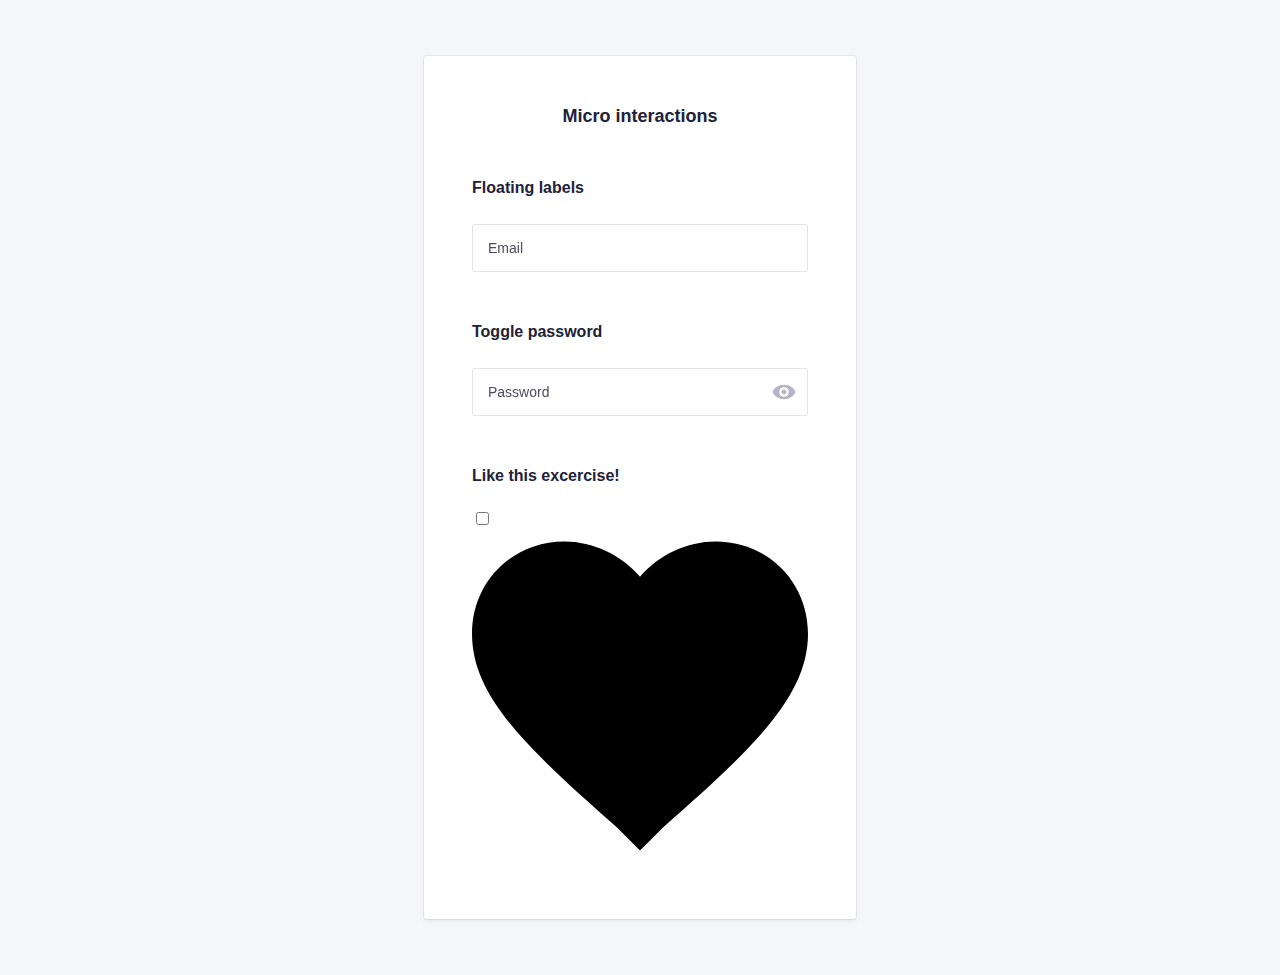
==== interactions.html @ 27bf41c0 "floating" ====
<!doctype html>
<html lang="en">

<head>
    <meta charset="utf-8">
    <meta http-equiv="x-ua-compatible" content="ie=edge">
    <title>Blockport - Custom input types</title>
    <meta name="description" content="This is my HTML5 boilerplate.">
    <meta name="viewport" content="width=device-width, initial-scale=1.0">
    <meta name="msapplication-TileColor" content="#3385FF">
    <meta name="theme-color" content="#3385FF">

    <link rel="apple-touch-icon" sizes="180x180" href="apple-touch-icon.png">
    <link rel="icon" type="image/png" sizes="32x32" href="favicon-32x32.png">
    <link rel="icon" type="image/png" sizes="16x16" href="favicon-16x16.png">
    <link rel="manifest" href="site.webmanifest">
    <link rel="mask-icon" href="safari-pinned-tab.svg" color="#3385FF">

    <link rel="stylesheet" href="css/normalize.css">
    <link rel="stylesheet" href="css/screen.css">
    <script src="script/app.js"></script>
</head>

<body>
    <section class="o-row o-row--lg o-row--login o-row--beta">
        <div class="o-container u-max-width-xs">
            <form class="c-card" action="#">
                <div class="c-card__body">
                    <h2 class="c-card__title">
                        Micro interactions
                    </h2>
                    <div class="o-section">
                        <h5>
                            Floating labels
                        </h5>
                        <p class="c-form-field">
                            <label class="c-label c-label__floating js-label-mail" for="username">
                                Email
                            </label>
                            <input class="c-input js-email" type="email" name="username" id="username" required>
                        </p>
                    </div>
                    <div class="o-section">
                        <h5>
                            Toggle password
                        </h5>
                        <p class="c-form-field">
                            <label class="c-label c-label__floating js-label-password" for="password">
                                Password
                            </label>
                            <span class="c-toggle-password-container">
                                <input class="c-input js-pass" type="password" name="password" id="password" required>
                                <span class="c-toggle-password">
                                    <input class="c-toggle-password__checkbox o-hide-accessible" type="checkbox"
                                        id="togglePassword">
                                    <label class="c-toggle-password__label " for="togglePassword">
                                        <svg class="c-toggle-password__icon c-toggle-password__icon--hide"
                                            xmlns="http://www.w3.org/2000/svg" viewBox="0 0 20 20">
                                            <path
                                                d="M19.009,73.18l-1.77,1.78a3.908,3.908,0,0,0-1.037-.137,4,4,0,0,0-3.857,5.065l-.007-.028-2.76,2.75A11.106,11.106,0,0,1,6.4,78.82,11.014,11.014,0,0,1,19.076,73.2L19,73.18Zm3.8,1.85a11.163,11.163,0,0,1,3.2,3.79,11.014,11.014,0,0,1-12.7,5.622l.077.018,1.77-1.78a3.907,3.907,0,0,0,1.037.137,4,4,0,0,0,3.857-5.065l.007.028,2.76-2.75Zm-.25-3.99,1.42,1.42L9.839,86.6l-1.42-1.42Z"
                                                transform="translate(-6.199 -68.82)" />
                                        </svg>
                                        <svg class="c-toggle-password__icon c-toggle-password__icon--show"
                                            xmlns="http://www.w3.org/2000/svg" viewBox="0 0 20 20">
                                            <path
                                                d="M6.4,133.876a11,11,0,0,1,19.571-.061l.029.061a11,11,0,0,1-19.571.061l-.029-.061Zm9.8,4a4,4,0,1,0,0-8h0a4,4,0,0,0,0,8Zm0-2a2,2,0,0,1,0-4h0a2,2,0,1,1,0,4Z"
                                                transform="translate(-6.2 -123.876)" />
                                        </svg>
                                        <span class="o-hide-accessible">
                                            Show password
                                        </span>
                                    </label>
                                </span>
                            </span>
                        </p>
                    </div>
                    <div class="o-section">
                        <h5>
                            Like this excercise!
                        </h5>
                        <p>
                            <input type="checkbox" />
                            <label>
                                <svg xmlns="http://www.w3.org/2000/svg" xmlns:xlink="http://www.w3.org/1999/xlink"
                                    version="1.1" viewBox="0 0 510 510" xml:space="preserve">
                                    <path
                                        d="M255,489.6l-35.7-35.7C86.7,336.6,0,257.55,0,160.65C0,81.6,61.2,20.4,140.25,20.4c43.35,0,86.7,20.4,114.75,53.55 C283.05,40.8,326.4,20.4,369.75,20.4C448.8,20.4,510,81.6,510,160.65c0,96.9-86.7,175.95-219.3,293.25L255,489.6z" />
                                </svg>
                            </label>
                        </p>
                    </div>
                </div>
            </form>
        </div>
    </section>
</body>

</html>
---- css/screen.css ----
/*------------------------------------*\
#FONTS
\*------------------------------------*/

@font-face {
    font-family: "Inter Web";
    font-weight: 400;
    src: url("../fonts/Inter-Regular.woff2") format("woff2")
}

@font-face {
    font-family: "Inter Web";
    font-weight: 600;
    src: url("../fonts/Inter-SemiBold.woff2") format("woff2")
}

/*------------------------------------*\
#Variables
\*------------------------------------*/

:root {
    /* Global colors */
    --global-color-alpha-light: #4F95FF;
    --global-color-alpha: #3385FF;
    --global-color-alpha-dark: #2E77E6;
    --global-color-alpha-x-dark: #1B4186;
    --global-color-alpha-transparent: #3385ffbf;
    --global-color-alpha-x-transparent: #3385ff4d;

    --global-color-neutral-xxxx-light: #F5F6FA;
    --global-color-neutral-xxx-light: #E2E3E7;
    --global-color-neutral-xx-light: #caccd4;
    --global-color-neutral-x-light: #b5b6c0;
    --global-color-neutral-light: #a0a1ad;
    --global-color-neutral: #8b8c9a;
    --global-color-neutral-dark: #757787;
    --global-color-neutral-x-dark: #606274;
    --global-color-neutral-xx-dark: #4b4c60;
    --global-color-neutral-xxx-dark: #35374d;
    --global-color-neutral-xxxx-dark: #20223a;

    /* global page settings */
    --global-html-color: var(--global-color-neutral-xxxx-dark);
    --global-html-backgroundColor: var(--global-color-neutral-xxxx-light);
    --global-selection-backgroundColor: var(--global-color-alpha);

    /* borders */
    --global-borderRadius: 3px;
    --global-borderWidth: 1px;

    /* transitions */
    --global-transitionTiming-alpha: .1s ease-out;

    /* Baseline settings */
    --global-baseline: 8px;
    --global-whitespace: calc(var(--global-baseline) * 3);
    /* = 24px */

    --global-whitespace-xs: calc(var(--global-baseline) / 2);
    /* = 4px */
    --global-whitespace-sm: calc(var(--global-baseline) * 1);
    /*  = 8px */
    --global-whitespace-md: calc(var(--global-baseline) * 2);
    /*  = 16px */
    --global-whitespace-lg: calc(var(--global-baseline) * 4);
    /*  = 32px */
    --global-whitespace-xl: calc(var(--global-whitespace) * 2);
    /*  = 48px */
    --global-whitespace-xxl: calc(var(--global-whitespace) * 3);
    /*  = 72px */

    /* forms */
    --global-placeholder-color: var(--global-color-neutral-x-light);
    --global-input-backgroundColor: White;
    --global-input-color: var(--global-color-neutral-xxxx-dark);
    --global-input-borderColor: var(--global-color-neutral-xxx-light);
    --global-input-hover-borderColor: var(--global-color-neutral-xx-light);
    --global-input-focus-borderColor: var(--global-color-alpha);
    --global-input-focus-boxShadowColor: var(--global-color-alpha-x-transparent);
    --global-input-focus-boxShadow: 0 0 0 3px var(--global-input-focus-boxShadowColor);

    --global-color-error: #FF3333;
    --global-input-error-borderColor: #FF33334D;
}

/*------------------------------------*\
#GENERIC
\*------------------------------------*/

/*
    Generic: Page
    ---
    Global page styles + universal box-sizing:
*/

html {
    background-color: var(--global-html-backgroundColor);
    color: var(--global-html-color);
    font-size: 16px;
    line-height: 1.5;
    font-family: "Inter Web", Helvetica, arial, sans-serif;
    box-sizing: border-box;
    -webkit-font-smoothing: antialiased;
    -moz-osx-font-smoothing: grayscale;
}

*,
*:before,
*:after {
    box-sizing: inherit;
}

/*
* Remove text-shadow in selection highlight:
* https://twitter.com/miketaylr/status/12228805301
*
* Customize the background color to match your design.
*/

::-moz-selection {
    background: var(--global-selection-backgroundColor);
    color: white;
    text-shadow: none;
}

::selection {
    background: var(--global-selection-backgroundColor);
    color: white;
    text-shadow: none;
}

/*------------------------------------*\
#Elements
\*------------------------------------*/

/*
Elements: Images
---
Default markup for images to make them responsive
*/

img {
    max-width: 100%;
    vertical-align: top;
}

/*
    Elements: typography
    ---
    Default markup for typographic elements
*/

h1,
h2,
h3 {
    font-weight: 600;
}

h1 {
    font-size: 36px;
    line-height: 48px;
    margin: 0 0 var(--global-whitespace);
}

h2 {
    font-size: 32px;
    line-height: 40px;
    margin: 0 0 var(--global-whitespace);
}

h3 {
    font-size: 26px;
    line-height: 32px;
    margin: 0 0 var(--global-whitespace);
}

h4,
h5,
h6 {
    font-size: 16px;
    font-weight: 600;
    line-height: 24px;
    margin: 0 0 var(--global-whitespace);
}

p,
ol,
ul,
dl,
table,
address,
figure {
    margin: 0 0 var(--global-whitespace);
}

ul,
ol {
    padding-left: var(--global-whitespace);
}

li ul,
li ol {
    margin-bottom: 0;
}

blockquote {
    font-style: normal;
    font-size: 23px;
    line-height: 32px;
    margin: 0 0 var(--global-whitespace);
}

blockquote * {
    font-size: inherit;
    line-height: inherit;
}

figcaption {
    font-weight: 400;
    font-size: 12px;
    line-height: 16px;
    margin-top: var(--global-whitespace-sm);
}

hr {
    border: 0;
    height: 1px;
    background: LightGrey;
    margin: 0 0 var(--global-whitespace);
}

a,
a:visited {
    transition: all var(--global-transitionTiming-alpha);
    color: var(--global-color-alpha);
    outline-color: var(--global-link-BoxShadowColor);
    outline-width: medium;
    outline-offset: 2px;
}

a:hover,
a:focus {
    color: var(--global-color-alpha-light);
}

a:active {
    color: var(--global-color-alpha-dark);
}

label,
input {
    display: block;
}

select {
    width: 100%;
}

input::placeholder {
    color: var(--global-placeholder-color);
}

/*------------------------------------*\
#OBJECTS
\*------------------------------------*/

/*
    Objects: Row
    ---
    Creates a horizontal row that stretches the viewport and adds padding around children
*/

.o-row {
    position: relative;
    padding: var(--global-whitespace) var(--global-whitespace) 0;
}

.o-row--login {
    min-height: 100vh;
    display: flex;
    align-items: center;
}

/* size modifiers */

.o-row--lg {
    padding-top: var(--global-whitespace-xl);
    padding-bottom: var(--global-whitespace);
}

.o-row--xl {
    padding-top: var(--global-whitespace-xxl);
    padding-bottom: var(--global-whitespace-xl);
}

@media (min-width: 768px) {
    .o-row {
        padding-left: var(--global-whitespace-xl);
        padding-right: var(--global-whitespace-xl);
    }
}

@media (min-width: 992px) {
    .o-row--xl {
        padding-top: 96px;
        padding-bottom: var(--global-whitespace-xxl);
    }
}

/*
    Objects: Container
    ---
    Creates a horizontal container that sets de global max-width
*/

.o-container {
    margin-left: auto;
    margin-right: auto;
    max-width: 79.5em;
    /* 79.5 * 16px = 1272 */
    width: 100%;
}

/*
    Objects: section
    ---
    Creates vertical whitespace between adjacent sections inside a row
*/

.o-section {
    position: relative;
}

.o-section+.o-section {
    padding-top: var(--global-whitespace);
}

@media (min-width: 768px) {

    .o-section--lg+.o-section--lg,
    .o-section--xl+.o-section--xl {
        padding-top: var(--global-whitespace-xl);
    }
}

@media (min-width: 992px) {
    .o-section--xl+.o-section--xl {
        padding-top: var(--global-whitespace-xxl);
    }
}

/*
    Objects: Layout
    ---
    The layout object provides us with a column-style layout system. This object
    contains the basic structural elements, but classes should be complemented
    with width utilities
*/

.o-layout {
    display: flex;
    flex-wrap: wrap;
}

.o-layout__item {
    width: 100%;
}

/* gutter modifiers, these affect o-layout__item too */

.o-layout--gutter {
    margin: 0 -12px;
}

.o-layout--gutter>.o-layout__item {
    padding: 0 calc(var(--global-whitespace) / 2);
}

.o-layout--gutter-sm {
    margin: 0 -6px;
}

.o-layout--gutter-sm>.o-layout__item {
    padding: 0 6px;
}

.o-layout--gutter-lg {
    margin: 0 -24px;
}

.o-layout--gutter-lg>.o-layout__item {
    padding: 0 24px;
}

.o-layout--gutter-xl {
    margin: 0 -48px;
}

.o-layout--gutter-xl>.o-layout__item {
    padding: 0 var(--global-whitespace-xl);
}

/* reverse horizontal row modifier */

.o-layout--row-reverse {
    flex-direction: row-reverse;
}

/* Horizontal alignment modifiers*/

.o-layout--justify-start {
    justify-content: flex-start;
}

.o-layout--justify-end {
    justify-content: flex-end;
}

.o-layout--justify-center {
    justify-content: center;
}

.o-layout--justify-space-around {
    justify-content: space-around;
}

.o-layout--justify-space-evenly {
    justify-content: space-evenly;
}

.o-layout--justify-space-between {
    justify-content: space-between;
}

/* Vertical alignment modifiers */

.o-layout--align-start {
    align-items: flex-start;
}

.o-layout--align-end {
    align-items: flex-end;
}

.o-layout--align-center {
    align-items: center;
}

.o-layout--align-baseline {
    align-items: baseline;
}

/* Vertical alignment modifiers that only work if there is one than one flex item */

.o-layout--align-content-start {
    align-content: start;
}

.o-layout--align-content-end {
    align-content: end;
}

.o-layout--align-content-center {
    align-content: center;
}

.o-layout--align-content-space-around {
    align-content: space-around;
}

.o-layout--align-content-space-between {
    align-content: space-between;
}

/*
    Objects: List
    ---
    Small reusable object to remove default list styling from lists
*/

.o-list {
    list-style: none;
    padding: 0;
}

/*
    Object: Button reset
    ---
    Small button reset object
*/

.o-button-reset {
    border: none;
    margin: 0;
    padding: 0;
    width: auto;
    overflow: visible;
    background: transparent;

    /* inherit font & color from ancestor */
    color: inherit;
    font: inherit;

    /* Normalize `line-height`. Cannot be changed from `normal` in Firefox 4+. */
    line-height: normal;

    /* Corrects font smoothing for webkit */
    -webkit-font-smoothing: inherit;
    -moz-osx-font-smoothing: inherit;

    /* Corrects inability to style clickable `input` types in iOS */
    -webkit-appearance: none;
}

/*
    Object: Hide accessible
    ---
    Accessibly hide any element
*/

.o-hide-accessible {
    position: absolute;
    width: 1px;
    height: 1px;
    padding: 0;
    margin: -1px;
    overflow: hidden;
    clip: rect(0, 0, 0, 0);
    border: 0;
}

/*------------------------------------*\
#COMPONENTS
\*------------------------------------*/

/*
    Component: Logo
    ---
    Website main logo
*/

.c-logo {
    --logo__path--1--Fill: var(--global-color-neutral-xxxx-dark);
    --logo__path--2--Fill: var(--global-color-alpha);
    --logo__path--3--Fill: var(--global-color-alpha-x-dark);
    height: var(--global-whitespace);
    display: flex;
    align-items: center;
    justify-content: center;
    margin-bottom: var(--global-whitespace-xl);
}

.c-logo__symbol {
    height: 100%;
}

.c-logo__path--1 {
    fill: var(--logo__path--1--Fill);
}

.c-logo__path--2 {
    fill: var(--logo__path--2--Fill);
}

.c-logo__path--3 {
    fill: var(--logo__path--3--Fill);
}

/*
    Component: Card
    ---
    Card with box shadow
*/

.c-card {
    --card-backgroundColor: White;
    --card__footer-borderColor: var(--global-color-neutral-xxx-light);
    --card-borderRadius: var(--global-borderRadius);
    background-color: var(--card-backgroundColor);
    margin-bottom: var(--global-whitespace);
    border-radius: var(--card-borderRadius);
    box-shadow: 0 0 0 1px rgba(0, 0, 0, 0.05), 0 2px 4px rgba(0, 0, 0, .075);
    overflow: hidden;
}

/* Add padding to child for more flexibility */
.c-card__body,
.c-card__footer {
    padding: var(--global-whitespace) var(--global-whitespace) 0;
    overflow: auto;
    /* Fix margin collapse */
}

.c-card__footer {
    text-align: center;
    border-top: 1px solid var(--card__footer-borderColor);
}

.c-card__title {
    text-align: center;
    font-size: 18px;
    line-height: var(--global-whitespace);
    font-weight: 600;
}

@media (min-width: 27em) {
    .c-card__body {
        padding: var(--global-whitespace-xl) var(--global-whitespace-xl) var(--global-whitespace);
    }

    .c-card__title {
        margin-bottom: var(--global-whitespace-xl);
    }
}

/*
    Component: Forms
    ---
    Everything form related here
*/
.c-form-field{
    position: relative;
}
.c-form-field--option {
    display: flex;
    align-items: center;
}
.c-form-field:focus-within .c-label__floating{ 
    transform: translateY(-24px);
}

/*
    Component: Input
    ---
    Class to put on all input="text" like form inputs
*/

.c-input {
    -webkit-appearance: none;
    -moz-appearance: none;
    appearance: none;
    width: 100%;
    border: var(--global-borderWidth) solid var(--input-borderColor,var(--global-input-borderColor));
    /* border: 1px solid var(--global-color-neutral-xxx-light); */
    border-radius: var(--global-borderRadius);
    background-color: var(--global-input-backgroundColor);
    color: var(--global-input-color);
    font-family: inherit;
    font-size: 16px;
    line-height: calc(var(--global-baseline) * 3);
    padding: calc(var(--global-baseline) * 1.5 - var(--global-borderWidth)) var(--global-whitespace-md);
    outline: none;
    transition: border var(--global-transition-timing-alpha), box-shadow var(--global-transition-timing-alpha);
}

.c-input:hover {
    border-color: var(--global-input-hover-borderColor);
}

.c-input:focus,
.c-input:active {
    border-color: var(--global-input-focus-borderColor);
    box-shadow: var(--global-input-focus-boxShadow);
}
.has-error .c-input {
    border-color: var(--global-color-error);
}
.has-error .c-input:focus{
    box-shadow: 0 0 0 3px var(--global-input-error-borderColor);
}
.has-error .c-input:active{
    box-shadow: 0 0 0 3px var(--global-input-error-borderColor);
}

/*
Input password with toggle checkbox on top of it needs
more padding on the right to avoid overlap
*/

.c-input--password-with-toggle {
    padding-right: 52px;
}

/* option input for checkboxes and radio buttons */

.c-option {
    margin-right: var(--global-whitespace-sm);
}

/*
    Component: Label
    ---
    Class to put on all form labels
*/

.c-label {
    /* --label-color: var(--global-color-neutral-xx-dark); */
    margin-bottom: 0;
    padding-bottom: var(--global-whitespace-sm);
    font-size: 14px;
    line-height: 16px;
    color: var(--label-color,var(--global-color-neutral-xx-dark));
}
.c-label__floating{
    position: absolute;
    top: 12px;
    left: 8px;
    padding: 4px 8px;
    will-change: transform;
    transform: translateY(0);
    transition: transform 200ms ease-in-out;
    box-shadow: 0 0 4px 4px rgba(255, 255, 255, 0.8);
    background: white;
    z-index: 1;
}
.has-error {
    --label-color: var(--global-color-error);
    --input-borderColor: var(--global-input-error-borderColor);
}
.c-label--option {
    padding-bottom: 0;
}

/*
    Component: Button
    ---
    Class to put on form buttons or
*/

.c-button {
    --button-borderColor: var(--global-color-alpha-dark);
    --button-hover-borderColor: var(--global-color-alpha-dark);
    --button-active-borderColor: var(--global-color-alpha-dark);
    --button-focus-borderColor: var(--global-color-alpha-dark);
    --button-backgroundColor: var(--global-color-alpha);
    --button-hover-backgroundColor: var(--global-color-alpha-light);
    --button-active-backgroundColor: var(--global-color-alpha-dark);
    --button-focus-backgroundColor: var(--global-color-alpha);
    --button-focus-boxShadow: var(--global-input-focus-boxShadow);
    font-size: 16px;
    font-weight: 600;
    border-radius: var(--global-borderRadius);
    border: 1px solid var(--button-borderColor);
    background-color: var(--button-backgroundColor);
    color: #fff;
    line-height: calc(var(--global-baseline) * 3);
    padding: calc(var(--global-baseline) * 1.5 - var(--global-borderWidth)) var(--global-whitespace-md);
    width: 100%;
    outline: none;
    box-shadow: var(--button-boxShadow, 0);
    transition: all var(--global-transitionTiming-alpha) var(--global-transitionEasing-out);
}

.c-button:hover {
    border-color: var(--button-hover-borderColor);
    background-color: var(--button-hover-backgroundColor);
}

.c-button:focus {
    background-color: var(--button-focus-backgroundColor);
    border-color: var(--button-focus-borderColor);
    box-shadow: var(--button-focus-boxShadow);
}

.c-button:active {
    background-color: var(--button-active-backgroundColor);
    border-color: var(--button-active-borderColor);
    box-shadow: var(--button-active-boxShadow, 0);
}

/*
    Component: Option list
*/

.c-option-list {
    margin-bottom: var(--global-whitespace);
}

.c-option-list__item {
    margin-bottom: calc(var(--global-whitespace) / 2);
}

/*
    Custom option
    ---
    Custom checkboxes & radio buttons
*/

/* Hide the actual input with the class .o-hide-accessible */

.c-custom-option {
    --custom-option__symbol-Fill: var(--global-color-alpha);
    display: flex;
    align-items: center;
}

.c-custom-option__fake-input {
    display: flex;
    align-items: center;
    justify-content: center;
    width: var(--global-whitespace-md);
    height: var(--global-whitespace-md);
    margin-right: var(--global-whitespace-sm);
    background: var(--global-input-backgroundColor);
    border: var(--global-borderWidth) solid var(--custom-option-borderColor, var(--global-input-borderColor));
    box-shadow: var(--custom-option-boxShadow, 0);
    transition: border var(--global-transitionTiming-alpha), box-shadow var(--global-transitionTiming-alpha);
}

.c-custom-option__fake-input--checkbox {
    border-radius: var(--global-borderRadius);
}

.c-custom-option__fake-input--radio {
    border-radius: 100%;
}

.c-custom-option__symbol {
    display: block;
    opacity: 0;
    /* Hide the symbol initially */
    transform: scale(.5);
    transition: transform var(--global-transitionTiming-alpha), opacity var(--global-transitionTiming-alpha);
}

.c-custom-option__fake-input--checkbox .c-custom-option__symbol {
    width: 10px;
    height: 10px;
    fill: var(--custom-option__symbol-Fill);
}

.c-custom-option__fake-input--radio .c-custom-option__symbol {
    background-color: var(--custom-option__symbol-Fill);
    border-radius: 100%;
    width: 6px;
    height: 6px;
}

/* hover state */

.c-custom-option:hover {
    --custom-option-borderColor: var(--global-input-hover-borderColor);
}

/* focused and active state */

.c-option--hidden:focus+.c-custom-option,
.c-option--hidden:active+.c-custom-option {
    --custom-option-borderColor: var(--global-input-focus-borderColor);
    --custom-option-boxShadow: var(--global-input-focus-boxShadow);
}


/* checked state */

.c-option--hidden:checked+.c-custom-option .c-custom-option__symbol {
    opacity: 1;
    /* Show the symbol when the invisible checkbox/radio button is checked */
    transform: scale(1);
}

/*
    Component: Custom Toggle
    ---
    Visually change a checkbox into a toggle
*/

.c-custom-toggle-list {
    --toggle-list-borderColor: var(--global-color-neutral-xxx-light);
    margin-bottom: var(--global-whitespace);
}

.c-custom-toggle-list__item {
    margin-bottom: calc(var(--global-whitespace) / 2);
}

.c-custom-toggle-list__item+.c-custom-toggle-list__item {
    padding-top: calc(var(--global-whitespace) / 2);
    border-top: 1px solid var(--toggle-list-borderColor);
}

.c-custom-toggle {
    --toggle-backgroundColor: var(--global-color-neutral-xxxx-light);
    --toggle-checked-borderColor: var(--global-color-alpha-dark);
    --toggle-checked-backgroundColor: var(--global-color-alpha);
    --toggle-focus-boxShadow: var(--global-input-focus-boxShadow);
    --toggle__switch-backgroundColor: White;
    --toggle__switch-checked-backgroundColor: White;
    --toggle__switch-transition: all var(--global-transitionTiming-alpha);
    display: flex;
    align-items: center;
}

.c-custom-toggle--inverted {
    flex-direction: row-reverse;
    justify-content: space-between;
}

.c-custom-toggle__fake-input {
    display: block;
    height: 24px;
    width: 48px;
    margin-right: var(--global-whitespace-md);
    background-color: var(--toggle-backgroundColor);
    border-radius: 32px;
    border: var(--global-borderWidth) solid var(--toggle-borderColor, var(--global-input-borderColor));
    transition: all var(--global-transitionTiming-alpha);
    box-shadow: var(--toggle-boxShadow, 0);
}

.c-custom-toggle--inverted .c-custom-toggle__fake-input {
    margin-right: 0;
}

.c-custom-toggle__fake-input::after {
    position: relative;
    display: block;
    content: '';
    height: 22px;
    width: 22px;
    border-radius: 22px;
    box-shadow: 0 1px 3px 1px rgba(0, 0, 0, .2);
    background-color: var(--toggle__switch-backgroundColor);
    transition: var(--toggle__switch-transition);
}

/* focused and active state */

.c-option--hidden:focus-visible+.c-custom-toggle {
    --toggle-borderColor: var(--global-input-focus-borderColor);
    --toggle-boxShadow: var(--toggle-focus-boxShadow);
}

/* checked state */

.c-option--hidden:checked+.c-custom-toggle {
    --toggle-backgroundColor: var(--toggle-checked-backgroundColor);
    --toggle-borderColor: var(--toggle-checked-borderColor);
    --toggle__switch-backgroundColor: var(--toggle__switch-checked-backgroundColor);
}

.c-option--hidden:checked+.c-custom-toggle .c-custom-toggle__fake-input::after {
    transform: translate(24px, 0);
}

/* special active state */

.c-custom-toggle:active .c-custom-toggle__fake-input::after {
    width: 28px;
}

.c-option--hidden:checked+.c-custom-toggle:active .c-custom-toggle__fake-input::after {
    margin-left: -6px;
}

/*
    Component: Custom Select
    ---
    Custom select dropdown
*/


.c-custom-select {
    display: block;
    position: relative;
}

.c-custom-select__symbol {
    width: var(--global-whitespace);
    height: var(--global-whitespace);
    position: absolute;
    top: calc(var(--global-whitespace) / 2);
    right: calc(var(--global-whitespace) / 2);
    pointer-events: none;
    fill: var(--global-color-neutral-x-light);
}

/*
    Component: Password Toggle
    ---
    Password toggle custom checkbox
*/
.c-toggle-password-container {
    position: relative;
}
.c-toggle-password__icon{
    position: absolute;
    fill: var(--global-color-neutral-x-light);
    cursor: pointer;
    height: var(--global-whitespace);
    top: calc(var(--global-whitespace) / 2);
    right: calc(var(--global-whitespace) / 2);
}
.c-toggle-password__checkbox:checked + .c-toggle-password__label {
    --toggle-password-hide: block;
    --toggle-password-show: none;
    /* display: none; */
}
.c-toggle-password__checkbox + .c-toggle-password__label {
    --toggle-password-hide: none;
    --toggle-password-show: block;
}
.c-toggle-password__icon--hide{
    display: var(--toggle-password-hide);
}
.c-toggle-password__icon--show{
    display: var(--toggle-password-show);
}

.is-floating{
    transform: translateY(-24px);
}
/*------------------------------------*\
#UTILITIES
\*------------------------------------*/

/*
    Utilities: color
    ---
    Utility classes to put specific colors onto elements
*/

.u-color-neutral {
    color: var(--global-color-neutral);
}

.u-color-neutral-dark {
    color: var(--global-color-neutral-dark);
}

/*
    Utilities: spacing
    ---
    Utility classes to put specific margins and paddings onto elements
*/

.u-pt-clear {
    padding-top: 0 !important;
}

.u-mb-clear {
    margin-bottom: 0 !important;
}

.u-mb-xs {
    margin-bottom: 4px !important;
}

.u-mb-sm {
    margin-bottom: var(--global-whitespace-sm) !important;
}

.u-mb-md {
    margin-bottom: var(--global-whitespace-md) !important;
}

.u-mb-lg {
    margin-bottom: var(--global-whitespace-lg) !important;
}

.u-mb-xl {
    margin-bottom: var(--global-whitespace-xl) !important;
}

/*
    Utilities: max-width
    ---
    Utility classes to put specific max widths onto elements
*/

.u-max-width-xs {
    max-width: 27em !important;
}

.u-max-width-sm {
    max-width: 39em !important;
}

.u-max-width-md {
    max-width: 50em !important;
}

.u-max-width-lg {
    max-width: 63.5em !important;
}

.u-max-width-none {
    max-width: none !important;
}


/*
    Utilities: align
    ---
    Utility classes align text or components
*/

.u-align-text-center {
    text-align: center;
}

.u-align-center {
    margin: 0 auto;
}

/*
    Utilities: text
    Utility classes to create smaller or bigger test
*/

.u-text-sm {
    font-size: 14px;
}

/*
    Utility: Widths
    ---
    Utility classes to put specific widths onto elements
    Will be mostly used on o-layout__item
*/

.u-width-auto {
    width: auto !important;
}

.u-1-of-2 {
    width: 50% !important;
}

.u-1-of-3 {
    width: 33.3333333333% !important;
}

.u-2-of-3 {
    width: 66.6666666667% !important;
}

.u-1-of-4 {
    width: 25% !important;
}

.u-3-of-4 {
    width: 75% !important;
}

.u-1-of-5 {
    width: 20% !important;
}

.u-2-of-5 {
    width: 40% !important;
}

.u-3-of-5 {
    width: 60% !important;
}

.u-4-of-5 {
    width: 80% !important;
}

.u-1-of-6 {
    width: 16.6666666667% !important;
}

.u-5-of-6 {
    width: 83.3333333333% !important;
}

@media (min-width: 576px) {
    .u-1-of-2-bp1 {
        width: 50% !important;
    }

    .u-1-of-3-bp1 {
        width: 33.3333333333% !important;
    }

    .u-2-of-3-bp1 {
        width: 66.6666666667% !important;
    }

    .u-1-of-4-bp1 {
        width: 25% !important;
    }

    .u-3-of-4-bp1 {
        width: 75% !important;
    }

    .u-1-of-5-bp1 {
        width: 20% !important;
    }

    .u-2-of-5-bp1 {
        width: 40% !important;
    }

    .u-3-of-5-bp1 {
        width: 60% !important;
    }

    .u-4-of-5-bp1 {
        width: 80% !important;
    }

    .u-1-of-6-bp1 {
        width: 16.6666666667% !important;
    }

    .u-5-of-6-bp1 {
        width: 83.3333333333% !important;
    }
}

@media (min-width: 768px) {
    .u-1-of-2-bp2 {
        width: 50% !important;
    }

    .u-1-of-3-bp2 {
        width: 33.3333333333% !important;
    }

    .u-2-of-3-bp2 {
        width: 66.6666666667% !important;
    }

    .u-1-of-4-bp2 {
        width: 25% !important;
    }

    .u-3-of-4-bp2 {
        width: 75% !important;
    }

    .u-1-of-5-bp2 {
        width: 20% !important;
    }

    .u-2-of-5-bp2 {
        width: 40% !important;
    }

    .u-3-of-5-bp2 {
        width: 60% !important;
    }

    .u-4-of-5-bp2 {
        width: 80% !important;
    }

    .u-1-of-6-bp2 {
        width: 16.6666666667% !important;
    }

    .u-5-of-6-bp2 {
        width: 83.3333333333% !important;
    }
}

@media (min-width: 992px) {
    .u-1-of-2-bp3 {
        width: 50% !important;
    }

    .u-1-of-3-bp3 {
        width: 33.3333333333% !important;
    }

    .u-2-of-3-bp3 {
        width: 66.6666666667% !important;
    }

    .u-1-of-4-bp3 {
        width: 25% !important;
    }

    .u-3-of-4-bp3 {
        width: 75% !important;
    }

    .u-1-of-5-bp3 {
        width: 20% !important;
    }

    .u-2-of-5-bp3 {
        width: 40% !important;
    }

    .u-3-of-5-bp3 {
        width: 60% !important;
    }

    .u-4-of-5-bp3 {
        width: 80% !important;
    }

    .u-1-of-6-bp3 {
        width: 16.6666666667% !important;
    }

    .u-5-of-6-bp3 {
        width: 83.3333333333% !important;
    }
}

@media (min-width: 1200px) {
    .u-1-of-2-bp4 {
        width: 50% !important;
    }

    .u-1-of-3-bp4 {
        width: 33.3333333333% !important;
    }

    .u-2-of-3-bp4 {
        width: 66.6666666667% !important;
    }

    .u-1-of-4-bp4 {
        width: 25% !important;
    }

    .u-3-of-4-bp4 {
        width: 75% !important;
    }

    .u-1-of-5-bp4 {
        width: 20% !important;
    }

    .u-2-of-5-bp4 {
        width: 40% !important;
    }

    .u-3-of-5-bp4 {
        width: 60% !important;
    }

    .u-4-of-5-bp4 {
        width: 80% !important;
    }

    .u-1-of-6-bp4 {
        width: 16.6666666667% !important;
    }

    .u-5-of-6-bp4 {
        width: 83.3333333333% !important;
    }
}

/*------------------------------------*\
#MEDIA
\*------------------------------------*/

/*
    Media Queries
    ---
    EXAMPLE Media Queries for Responsive Design.
    These examples override the primary ('mobile first') styles.
    USE THEM INLINE!
*/

/* Extra small devices (portrait phones, less than 576px)
No media query since this is the default in mobile first design
*/

/* Small devices (landscape phones, 576px and up)
@media (min-width: 576px) {}
*/

/* Medium devices (tablets, 768px and up)
@media (min-width: 768px) {}
*/

/* Large devices (landscape tablets, desktops, 992px and up)
@media (min-width: 992px) {}
*/

/* Extra large devices (large desktops, 1200px and up)
@media (min-width: 1200px) {}
*/

/*
    Print styles.
    ---
    Inlined to avoid the additional HTTP request:
    http://www.phpied.com/delay-loading-your-print-css/
*/

@media print {

    *,
    *:before,
    *:after {
        background: transparent !important;
        color: #000 !important;
        /* Black prints faster:
        http://www.sanbeiji.com/archives/953 */
        box-shadow: none !important;
        text-shadow: none !important;
    }

    a,
    a:visited {
        text-decoration: underline;
    }

    a[href]:after {
        content: " (" attr(href) ")";
    }

    abbr[title]:after {
        content: " (" attr(title) ")";
    }

    /*
    * Don't show links that are fragment identifiers,
    * or use the `javascript:` pseudo protocol
    */
    a[href^="#"]:after,
    a[href^="javascript:"]:after {
        content: "";
    }

    pre {
        white-space: pre-wrap !important;
    }

    pre,
    blockquote {
        border: 1px solid #999;
        page-break-inside: avoid;
    }

    /*
    * Printing Tables:
    * http://css-discuss.incutio.com/wiki/Printing_Tables
    */
    thead {
        display: table-header-group;
    }

    tr,
    img {
        page-break-inside: avoid;
    }

    p,
    h2,
    h3 {
        orphans: 3;
        widows: 3;
    }

    h2,
    h3 {
        page-break-after: avoid;
    }
}
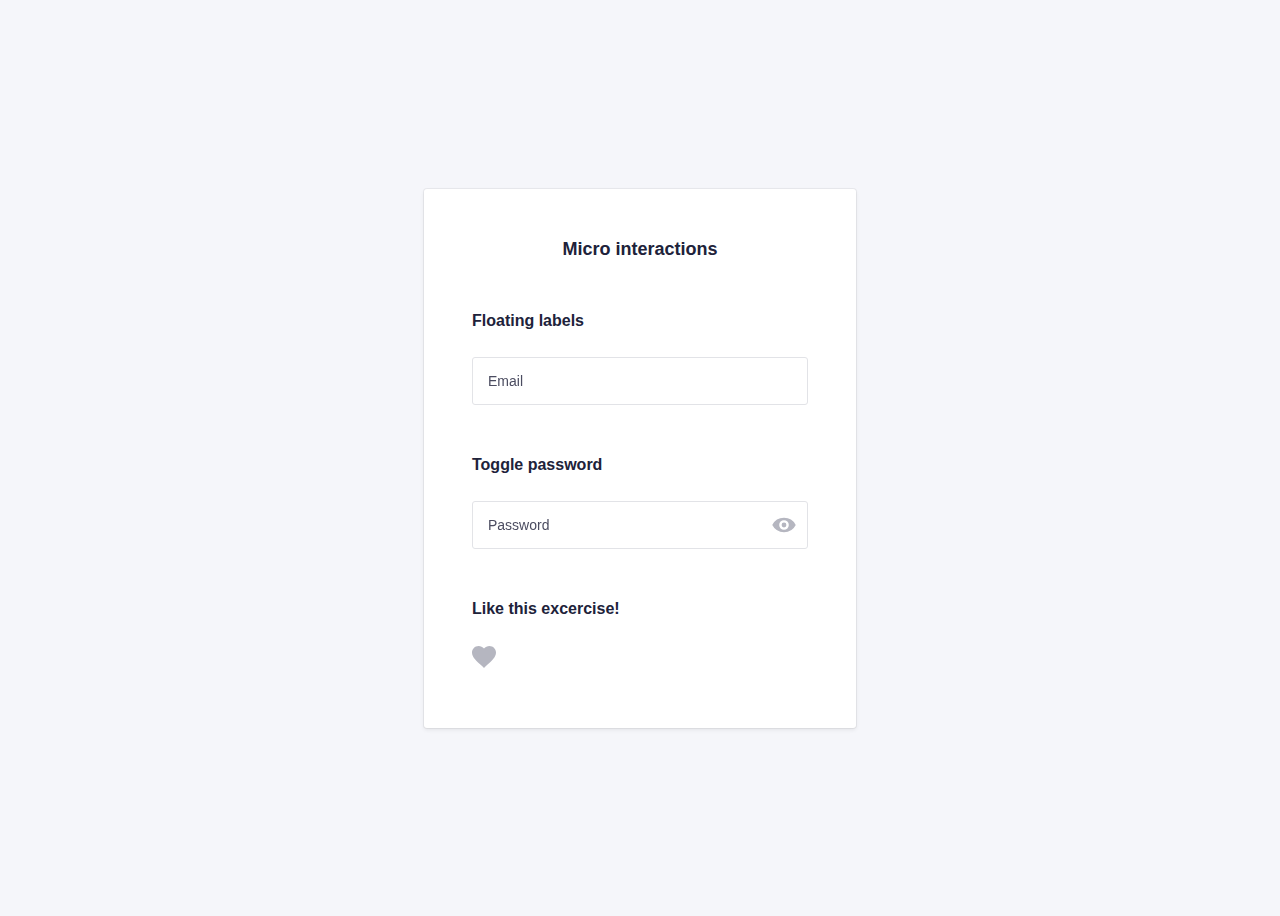
==== commit 5c67e7f5: "done" ====
--- a/interactions.html
+++ b/interactions.html
@@ -79,10 +79,11 @@
                             Like this excercise!
                         </h5>
                         <p>
-                            <input type="checkbox" />
-                            <label>
-                                <svg xmlns="http://www.w3.org/2000/svg" xmlns:xlink="http://www.w3.org/1999/xlink"
-                                    version="1.1" viewBox="0 0 510 510" xml:space="preserve">
+                            <input id="like" class="c-like__input o-hide-accessible" type="checkbox" />
+                            <label class="c-label c-like__label" for="like">
+                                <svg class="c-like__symbol" xmlns="http://www.w3.org/2000/svg"
+                                    xmlns:xlink="http://www.w3.org/1999/xlink" version="1.1" viewBox="0 0 510 510"
+                                    xml:space="preserve">
                                     <path
                                         d="M255,489.6l-35.7-35.7C86.7,336.6,0,257.55,0,160.65C0,81.6,61.2,20.4,140.25,20.4c43.35,0,86.7,20.4,114.75,53.55 C283.05,40.8,326.4,20.4,369.75,20.4C448.8,20.4,510,81.6,510,160.65c0,96.9-86.7,175.95-219.3,293.25L255,489.6z" />
                                 </svg>
--- a/css/screen.css
+++ b/css/screen.css
@@ -1010,6 +1010,24 @@
 .is-floating{
     transform: translateY(-24px);
 }
+/*
+    Component: like button
+    ---
+    Like button custom checkbox
+*/
+.c-like__symbol{
+    fill: var(--like-checked ,var(--global-color-neutral-x-light));
+    height: var(--global-whitespace);
+    width: var(--global-whitespace);
+    margin-right: var(--global-whitespace);
+    transform: scale(var(--like-scale, 1));
+    transition: transform .5s cubic-bezier(0.175, 0.885, 0.32, 2.275);
+    /* will-change: transform; */
+}
+.c-like__input:checked + .c-like__label {
+    --like-scale: 1.3;
+    --like-checked: #D80027;
+}
 /*------------------------------------*\
 #UTILITIES
 \*------------------------------------*/
